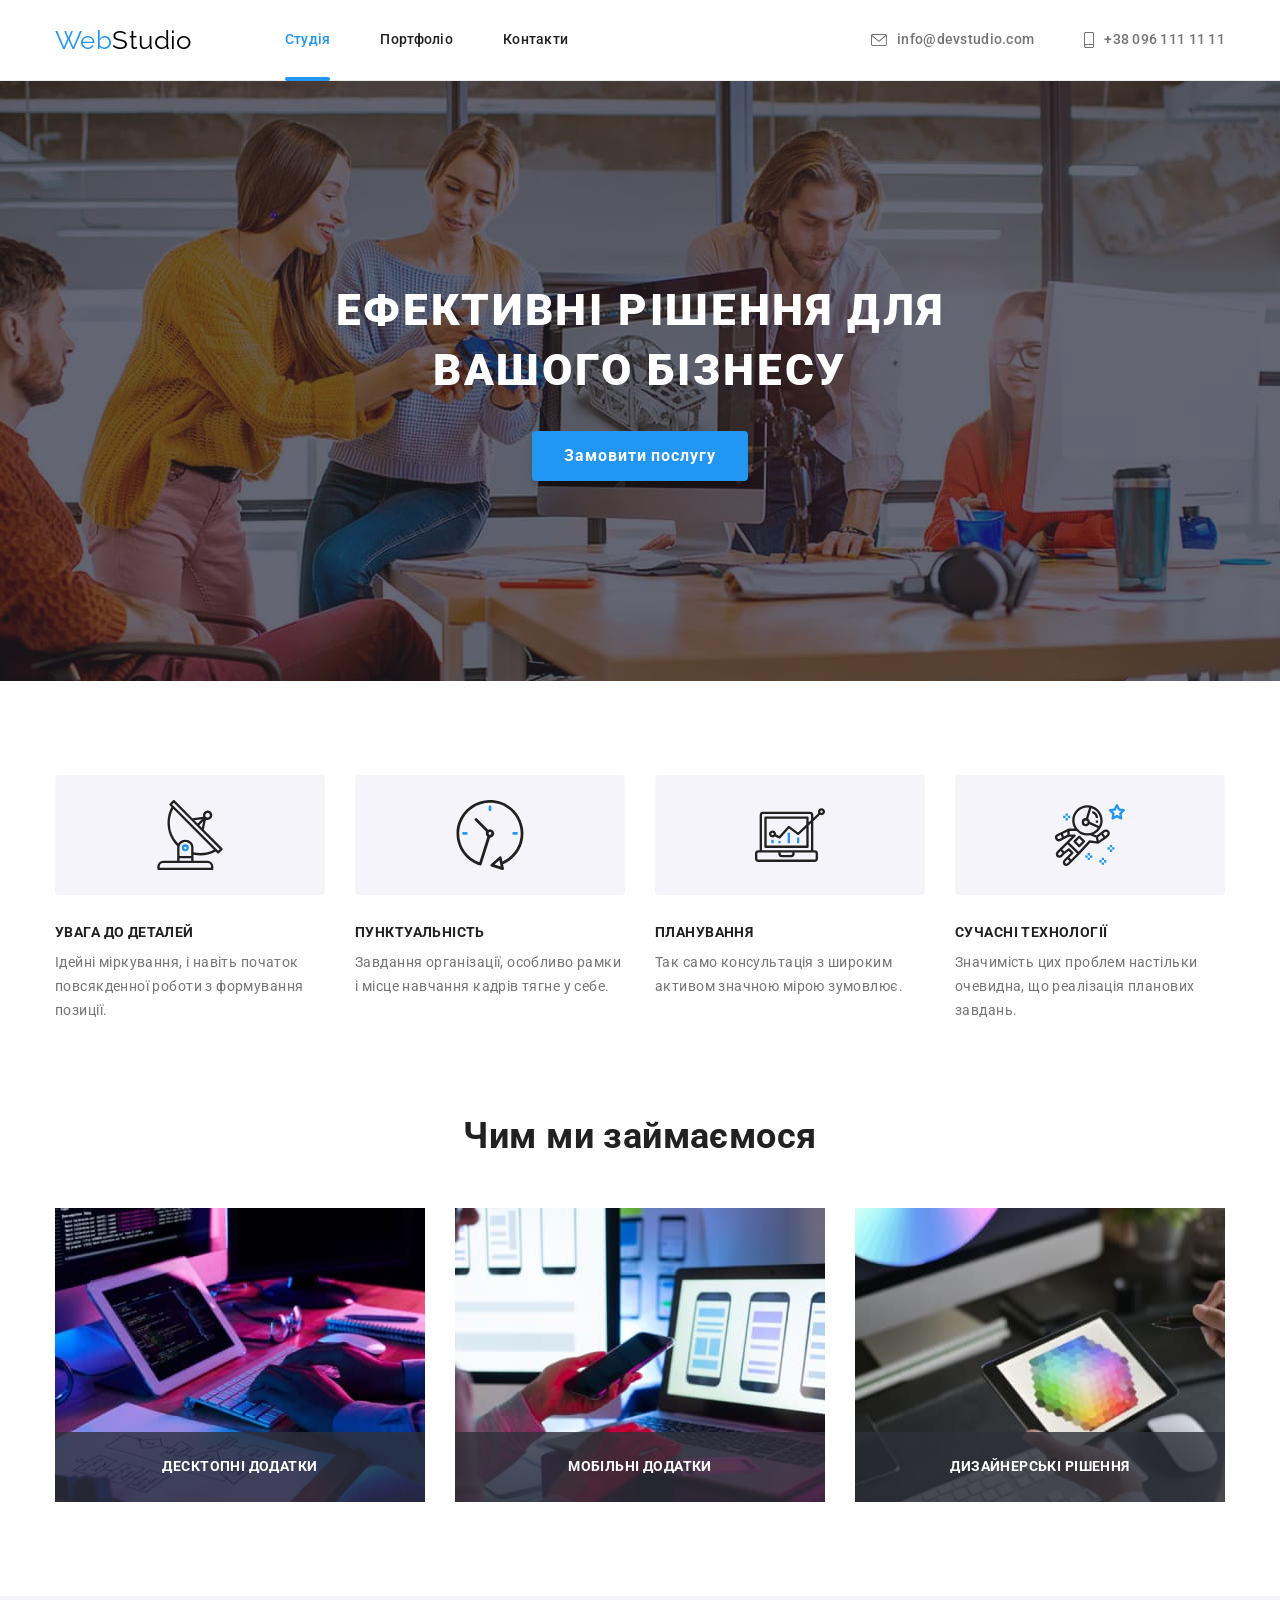
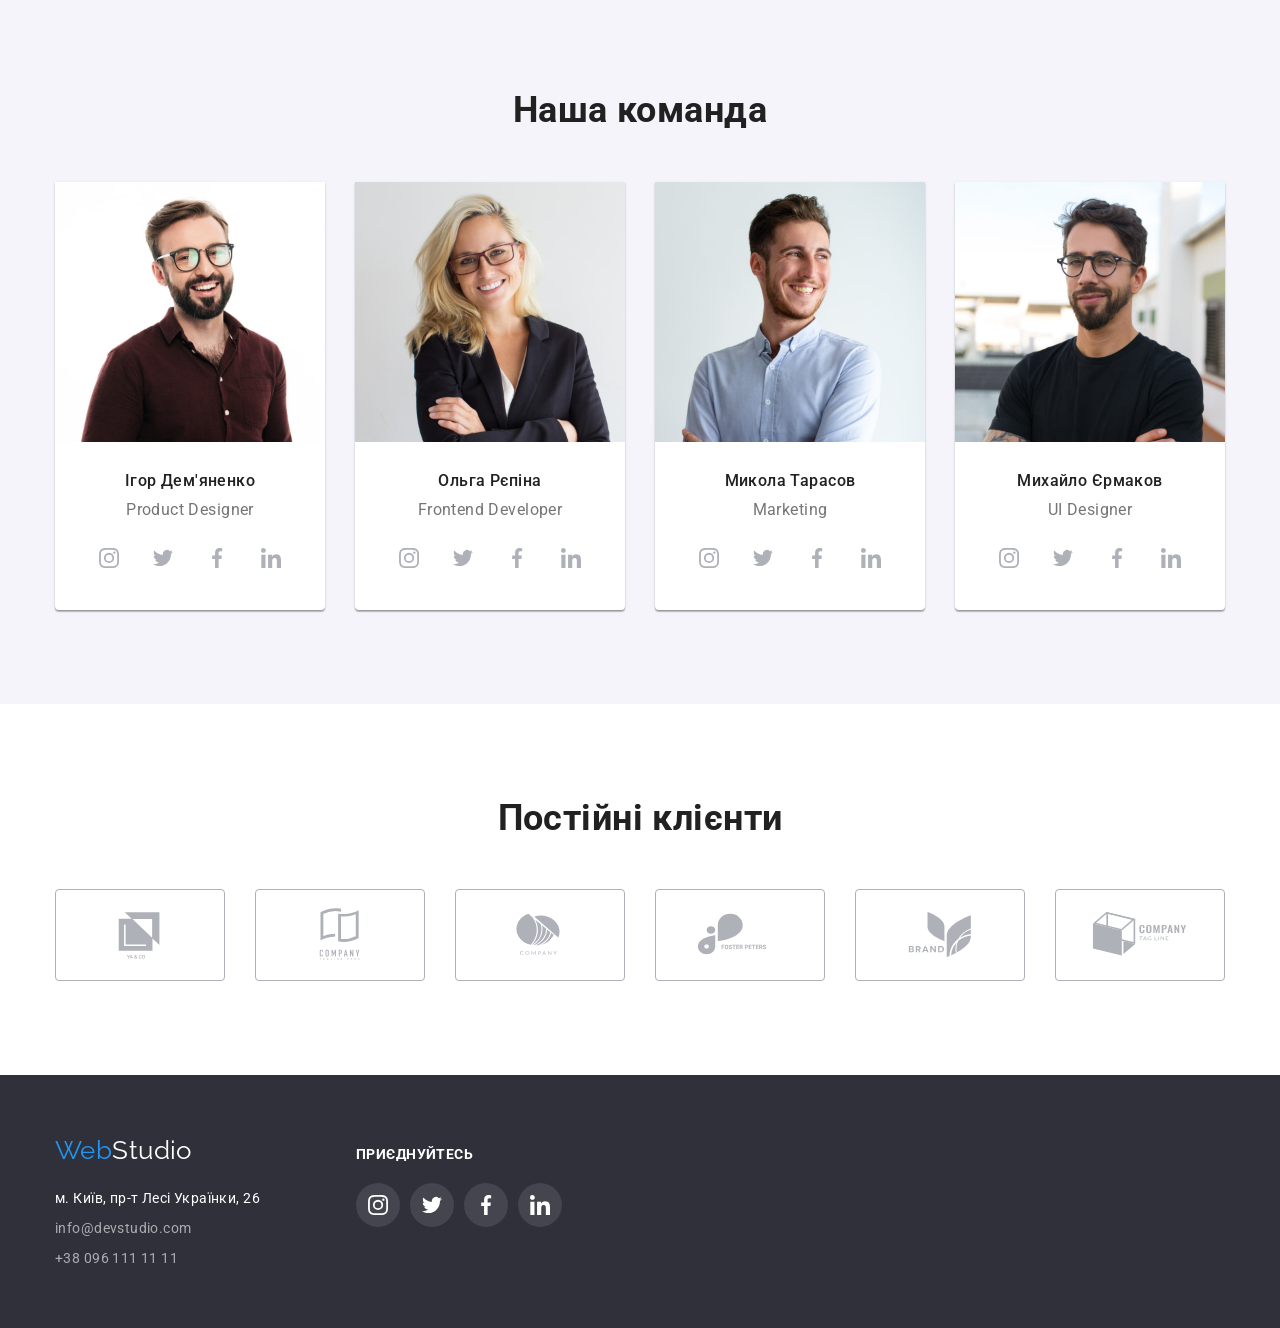
==== index.html @ 73f419b6 "cloned last HW" ====
<!DOCTYPE html>
<html lang="uk">
  <head>
    <meta charset="UTF-8" />
    <meta http-equiv="X-UA-Compatible" content="IE=edge" />
    <meta name="viewport" content="width=device-width, initial-scale=1.0" />
    <title>WebStudio</title>
    <link
      rel="stylesheet"
      href="https://fonts.googleapis.com/css2?family=Raleway:wght@700&family=Roboto:wght@400;500;700;900&display=swap"
    />
    <link
      rel="stylesheet"
      href="https://cdnjs.cloudflare.com/ajax/libs/modern-normalize/1.1.0/modern-normalize.min.css"
    />
    <link rel="stylesheet" href="./css/styles.css" />
  </head>
  <body>
    <!--Шапка сторінки-->
    <header>
      <div class="container main-nav">
        <nav class="main-nav">
          <a href="./index.html" class="logo">Web<span class="header-logo">Studio</span></a>

          <ul class="site-nav">
            <li class="item"><a href="./index.html" class="link current">Студія</a></li>
            <li class="item"><a href="./portfolio.html" class="link">Портфоліо</a></li>
            <li class="item"><a href="" class="link">Контакти</a></li>
          </ul>
        </nav>
        <ul class="auth-nav">
          <li class="item">
            <a href="mailto:info@devstudio.com" class="link">
              <svg class="auth-icon" viewBox="0 0 43 32" width="16px" height="12px">
                <use href="./images/svg/symbol-defs.svg#icon-envelope"></use>
              </svg>
              info@devstudio.com
            </a>
          </li>
          <li class="item">
            <a href="tel:+380961111111" class="link">
              <svg class="auth-icon" fill="" viewBox="0 0 20 32" width="10px" height="16px">
                <use href="./images/svg/symbol-defs.svg#icon-smartphone"></use>
              </svg>
              +38 096 111 11 11</a
            >
          </li>
        </ul>
      </div>
    </header>
    <main>
      <!--Hero Section-->
      <section class="hero">
        <h1 class="hero-title">Ефективні рішення для вашого бізнесу</h1>
        <button type="button" class="button button-primary" data-modal-open>Замовити послугу</button>
      </section>
      <!--Sections About-->
      <section class="section">
        <div class="container">
          <h2 class="visually-hidden">Список переваг студії</h2>
          <ul class="benefits-list">
            <li class="item">
              <div class="benefits-item">
                <svg class="benefits-icon" width="70px" height="70px">
                  <use href="./images/svg/symbol-defs.svg#icon-antenna"></use>
                </svg>
              </div>
              <h3 class="title">УВАГА ДО ДЕТАЛЕЙ</h3>
              <p class="benefits-text">
                Ідейні міркування, і навіть початок повсякденної роботи з формування позиції.
              </p>
            </li>
            <li class="item">
              <div class="benefits-item">
                <svg class="benefits-icon" width="70px" height="70px">
                  <use href="./images/svg/symbol-defs.svg#icon-clock"></use>
                </svg>
            </div>
              <h3 class="title">ПУНКТУАЛЬНІСТЬ</h3>
              <p class="benefits-text">
                Завдання організації, особливо рамки і місце навчання кадрів тягне у себе.
              </p>
            </li>
            <li class="item">
              <div class="benefits-item">
                <svg class="benefits-icon" width="70px" height="70px">
                  <use href="./images/svg/symbol-defs.svg#icon-diagram"></use>
                </svg>
              </div>
              <h3 class="title">ПЛАНУВАННЯ</h3>
              <p class="benefits-text">
                Так само консультація з широким активом значною мірою зумовлює.
              </p>
            </li>
            <li class="item">
              <div class="benefits-item">
                <svg class="benefits-icon" width="70px" height="70px">
                  <use href="./images/svg/symbol-defs.svg#icon-astronaut"></use>
                </svg>
              </div>  
              <h3 class="title">СУЧАСНІ ТЕХНОЛОГІЇ</h3>
              <p class="benefits-text">
                Значимість цих проблем настільки очевидна, що реалізація планових завдань.
              </p>
            </li>
          </ul>
        </div>
      </section>
      <!--Section Works-->
      <section class="section work">
        <div class="container">
          <h2 class="section-title">Чим ми займаємося</h2>
          <ul class="work-list list">
            <li class="item">
              <div class="work-thumb">
                <img src="./images/img-about-1.jpg" alt="чим ми займаємося" width="370" />
                <p class="work-list-text">Десктопні додатки</p>
            </div>
            </li>
            <li class="item">
              <div class="work-thumb">
                <img src="./images/img-about-2.jpg" alt="чим ми займаємося" width="370" />
                <p class="work-list-text">Мобільні додатки</p>
            </div>
            </li>
            <li class="item">
              <div class="work-thumb">
                <img src="./images/img-about-3.jpg" alt="чим ми займаємося" width="370" />
                <p class="work-list-text">Дизайнерські рішення</p>
            </div>
            </li>
          </ul>
        </div>
      </section>
      <!--Section Team-->
      <section class="section team">
        <div class="container">
          <h2 class="section-title">Наша команда</h2>
          <ul class="team-list">
            <li class="item">
              <img src="./images/img-1-product-designer.jpg" alt="Ігор Дем'яненко" width="270" />
              <div class="item-description">
                <h3 class="title">Ігор Дем'яненко</h3>
                <p class="team-text">Product Designer</p>
                <ul class="team-social-item">
                  <li>
                    <a href="" class="social-link link">
                      <svg class="social-icon" width="20px" height="20px">
                        <use href="./images/svg/symbol-defs.svg#icon-instagram"></use>
                      </svg>
                    </a>
                  </li>
                  <li>
                    <a href="" class="social-link">
                      <svg class="social-icon" width="20px" height="20px">
                        <use href="./images/svg/symbol-defs.svg#icon-twitter"></use>
                      </svg>
                    </a>
                  </li>
                  <li>
                    <a href="" class="social-link">
                      <svg class="social-icon" width="20px" height="20px">
                        <use href="./images/svg/symbol-defs.svg#icon-facebook"></use>
                      </svg>
                    </a>
                  </li>
                  <li>
                    <a href="" class="social-link">
                      <svg class="social-icon" width="20px" height="20px">
                        <use href="./images/svg/symbol-defs.svg#icon-linkedin"></use>
                      </svg>
                    </a>
                  </li>
                </ul>
              </div>
            </li>
            <li class="item">
              <img src="./images/img-2-frontend-developer.jpg" alt="Ольга Рєпіна" width="270" />
              <div class="item-description">
                <h3 class="title">Ольга Рєпіна</h3>
                <p class="team-text">Frontend Developer</p>
                <ul class="team-social-item link">
                  <li>
                    <a href="" class="social-link">
                      <svg class="social-icon" width="20px" height="20px">
                        <use href="./images/svg/symbol-defs.svg#icon-instagram"></use>
                      </svg>
                    </a>
                  </li>
                  <li>
                    <a href="" class="social-link">
                      <svg class="social-icon" width="20px" height="20px">
                        <use href="./images/svg/symbol-defs.svg#icon-twitter"></use>
                      </svg>
                    </a>
                  </li>
                  <li>
                    <a href="" class="social-link">
                      <svg class="social-icon" width="20px" height="20px">
                        <use href="./images/svg/symbol-defs.svg#icon-facebook"></use>
                      </svg>
                    </a>
                  </li>
                  <li>
                    <a href="" class="social-link">
                      <svg class="social-icon" width="20px" height="20px">
                        <use href="./images/svg/symbol-defs.svg#icon-linkedin"></use>
                      </svg>
                    </a>
                  </li>
                </ul>
              </div>
            </li>
            <li class="item">
              <img src="./images/img-3-marketing.jpg" alt="Микола Тарасов" width="270" />
              <div class="item-description">
                <h3 class="title">Микола Тарасов</h3>
                <p class="team-text">Marketing</p>
                <ul class="team-social-item">
                  <li>
                    <a href="" class="social-link">
                      <svg class="social-icon" width="20px" height="20px">
                        <use href="./images/svg/symbol-defs.svg#icon-instagram"></use>
                      </svg>
                    </a>
                  </li>
                  <li>
                    <a href="" class="social-link">
                      <svg class="social-icon" width="20px" height="20px">
                        <use href="./images/svg/symbol-defs.svg#icon-twitter"></use>
                      </svg>
                    </a>
                  </li>
                  <li>
                    <a href="" class="social-link">
                      <svg class="social-icon" width="20px" height="20px">
                        <use href="./images/svg/symbol-defs.svg#icon-facebook"></use>
                      </svg>
                    </a>
                  </li>
                  <li>
                    <a href="" class="social-link">
                      <svg class="social-icon" width="20px" height="20px">
                        <use href="./images/svg/symbol-defs.svg#icon-linkedin"></use>
                      </svg>
                    </a>
                  </li>
                </ul>
              </div>
            </li>
            <li class="item">
              <img src="./images/img-4-ui-designer.jpg" alt="Михайло Єрмаков" width="270" />
              <div class="item-description">
                <h3 class="title">Михайло Єрмаков</h3>
                <p class="team-text">UI Designer</p>
                <ul class="team-social-item link">
                  <li>
                    <a href="" class="social-link">
                      <svg class="social-icon" width="20px" height="20px">
                        <use href="./images/svg/symbol-defs.svg#icon-instagram"></use>
                      </svg>
                    </a>
                  </li>
                  <li>
                    <a href="" class="social-link">
                      <svg class="social-icon" width="20px" height="20px">
                        <use href="./images/svg/symbol-defs.svg#icon-twitter"></use>
                      </svg>
                    </a>
                  </li>
                  <li>
                    <a href="" class="social-link">
                      <svg class="social-icon" width="20px" height="20px">
                        <use href="./images/svg/symbol-defs.svg#icon-facebook"></use>
                      </svg>
                    </a>
                  </li>
                  <li>
                    <a href="" class="social-link">
                      <svg class="social-icon" width="20px" height="20px">
                        <use href="./images/svg/symbol-defs.svg#icon-linkedin"></use>
                      </svg>
                    </a>
                  </li>
                </ul>
              </div>
            </li>
          </ul>
        </div>
      </section>
      <!--Section Clients-->
      <section class="section clients">
        <div class="container">
          <h2 class="section-title">Постійні клієнти</h2>
          <ul class="clients-list">
            <li class="item">
              <a href="" class="link">
                <svg class="client-icon" width="106px" height="60px">
                  <use href="./images/svg/symbol-defs-logo.svg#icon-Logo"></use>
                </svg>
              </a>
            </li>
            <li class="item">
              <a href="" class="link">
                <svg class="client-icon" width="106px" height="60px">
                  <use href="./images/svg/symbol-defs-logo.svg#icon-Logo-1"></use>
                </svg>
              </a>
            </li>
            <li class="item">
              <a href="" class="link">
                <svg class="client-icon" width="106px" height="60px">
                  <use href="./images/svg/symbol-defs-logo.svg#icon-Logo-2"></use>
                </svg>
              </a>
            </li>
            <li class="item">
              <a href="" class="link">
                <svg class="client-icon" width="106px" height="60px">
                  <use href="./images/svg/symbol-defs-logo.svg#icon-Logo-3"></use>
                </svg>
              </a>
            </li>
            <li class="item">
              <a href="" class="link">
                <svg class="client-icon" width="106px" height="60px">
                  <use href="./images/svg/symbol-defs-logo.svg#icon-Logo-4"></use>
                </svg>
              </a>
            </li>
            <li class="item">
              <a href="" class="link">
                <svg class="client-icon" width="106px" height="60px">
                  <use href="./images/svg/symbol-defs-logo.svg#icon-Logo-5"></use>
                </svg>
              </a>
            </li>
          </ul>
        </div>
      </section>
    </main>
    <footer class="footer">
      <div class="container">
        <div class="footer-nav">
          <a href="./index.html" class="logo">Web<span class="footer-logo">Studio</span></a>
          <address>
            <ul class="address-nav">
              <li class="item">
                <a
                  href="https://goo.gl/maps/3g5RspfiQDfXYecc9"
                  target="_blank"
                  class="address-link link"
                  rel="noreferrer noopener nofollow"
                  >м. Київ, пр-т Лесі Українки, 26</a
                >
              </li>
              <li class="item">
                <a href="mailto:info@devstudio.com" class="link">info@devstudio.com</a>
              </li>
              <li class="item">
                <a href="tel:+380961111111" class="link">+38 096 111 11 11</a>
              </li>
            </ul>
          </address>
        </div>
        <div class="footer-social">
          <p class="text">приєднуйтесь</p>
          <ul class="social-icon-footer">
            <li>
              <a href="" class="link">
                <svg class="social-icon" width="20px" height="20px">
                  <use href="./images/svg/symbol-defs.svg#icon-instagram"></use>
                </svg>
              </a>
            </li>
            <li>
              <a href="" class="link">
                <svg class="social-icon" width="20px" height="20px">
                  <use href="./images/svg/symbol-defs.svg#icon-twitter"></use>
                </svg>
              </a>
            </li>
            <li>
              <a href="" class="link">
                <svg class="social-icon" width="20px" height="20px">
                  <use href="./images/svg/symbol-defs.svg#icon-facebook"></use>
                </svg>
              </a>
            </li>
            <li>
              <a href="" class="link">
                <svg class="social-icon" width="20px" height="20px">
                  <use href="./images/svg/symbol-defs.svg#icon-linkedin"></use>
                </svg>
              </a>
            </li>
          </ul>
        </div>
      </div>
    </footer>
    <!--Modal-->
    <div class="backdrop is-hidden" data-modal>
      <div class="modal">
        <button type="button" class="button close" data-modal-close>
          <svg class="modal-close" width="11px" height="11px">
            <use href="./images/svg/symbol-defs.svg#icon-Vector-1"></use>
          </svg>
        </button>
      </div>
    </div> 
    
    <script src="./js/modal.js"></script> 
  </body>
</html>
---- css/styles.css ----
:root {
  --primary-text-color: #757575;
  --title-text-color: #212121;
  --accent-color: #2196f3;
  --primary-white-color: #ffffff;
  --secondary-bcg-color: #f5f4fa;
  --hero-bcg-color: #c4c4c4;
  --footer-bcg-color: #2f303a;
  --secondary-logo-color: #000000;
  --btn-active-color: #188ce8;
  --address-nav-color: rgba(255, 255, 255, 0.6);
  --header-border-color: #ececec;
  --portfplio-card-border-color: #eeeeee;
  --social-link-color: #afb1b8;
  --overlay-work-color: rgba(47, 48, 58, 0.8);
  --overlay-portfolio-color: rgba(33, 150, 243, 0.9);
}

body {
  background-color: var(--primary-white-color);
  color: var(--primary-text-color);
  font-size: 14px;
  line-height: 1.7;
  letter-spacing: 0.03em;
  font-family: 'Roboto', sans-serif;
}

.container {
  margin-left: auto;
  margin-right: auto;
  width: 1200px;
  padding-left: 15px;
  padding-right: 15px;
  /*  outline: 2px solid tomato; */
}

.section {
  padding-top: 94px;
  padding-bottom: 94px;
}

.section.no-padding {
  padding-top: 0;
  padding-bottom: 0;
}

ul {
  list-style: none;
  padding: 0;
  margin: 0;
}

h1,
h2,
h3,
p {
  margin-top: 0;
  margin-bottom: 0;
}

img {
  display: block;
}

/* Main nav */

header {
  border-bottom: 1px solid var(--header-border-color);
}
.main-nav {
  display: flex;
  align-items: center;
}

/* Logo */

.logo {
  color: var(--accent-color);
  font-family: 'Raleway', sans-serif;
  font-size: 26px;
  line-height: 1.19;
  text-decoration: none;
}
.header-logo {
  color: var(--secondary-logo-color);
}

/* Site nav */

.site-nav {
  display: flex;
  margin-left: 93px;
}

.site-nav .item:not(:last-child) {
  margin-right: 50px;
}

.site-nav .link {
  display: block;
  padding-top: 32px;
  padding-bottom: 32px;

  color: var(--title-text-color);

  font-weight: 500;
  font-size: 14px;
  line-height: 1.14;
  letter-spacing: 0.02em;
  text-decoration: none;

  transition-property: color;
  transition-duration: 250ms;
  transition-timing-function: cubic-bezier(0.4, 0, 0.2, 1);

  /* position: relative; */
}

.site-nav .link:hover,
.site-nav .link:focus {
  color: var(--accent-color);
}

.site-nav .link.current {
  color: var(--accent-color);
  position: relative;
}
.site-nav .link.current::after{
  background-color: var(--accent-color);
  content:"";
  display: block;
  width: 100%;
  height: 4px;
  border-radius: 2px;

  position: absolute;
  bottom: -1px;
}
/* Auth nav */

.auth-nav {
  display: flex;
  margin-left: auto;
}
.auth-nav .item + .item {
  margin-left: 50px;
}
.auth-nav .link {
  display: flex;
  align-items: center;

  padding-top: 32px;
  padding-bottom: 32px;

  color: var(--primary-text-color);

  font-weight: 500;
  font-size: 14px;
  line-height: 1.14;
  letter-spacing: 0.02em;
  text-decoration: none;

  transition-property: color;
  transition-duration: 250ms;
  transition-timing-function: cubic-bezier(0.4, 0, 0.2, 1);

}
.auth-nav .link:hover,
.auth-nav .link:focus {
  color: var(--accent-color);
}

.auth-icon {
  fill: currentColor;
  margin-right: 10px;

  transition-property: color;
  transition-duration: 250ms;
  transition-timing-function: cubic-bezier(0.4, 0, 0.2, 1);

}
.auth-nav .link:hover svg,
.auth-nav .link:focus svg {
  fill: var(--accent-color);
}

/* Hero */

.hero {
  min-height: 600px;
  max-width: 1600px;
  margin: 0 auto;

  background-image: linear-gradient(rgba(47, 48, 58, 0.4), rgba(47, 48, 58, 0.4)),
    url(../images/img-hero.jpg);
  background-color: var(--hero-bcg-color);
  background-repeat: no-repeat;
  background-position: center;
  background-size: cover;
  text-align: center;
  padding-top: 200px;
  padding-bottom: 200px;
}
.hero-title {
  color: var(--primary-white-color);

  font-weight: 900;
  font-size: 44px;
  line-height: 1.36;
  letter-spacing: 0.06em;
  text-transform: uppercase;
  max-width: 696px;
  margin: 0 auto 30px;
}

/* Button */

.button {
  border-radius: 4px;
  border: none;

  transition-property: background-color, color, box-shadow;
  transition-duration: 250ms;
  transition-timing-function: cubic-bezier(0.4, 0, 0.2, 1);
}

.button-primary {
  color: var(--primary-white-color);
  background-color: var(--accent-color);

  font-family: inherit;
  font-weight: 700;
  font-size: 16px;
  line-height: 1.87;
  letter-spacing: 0.06em;
  cursor: pointer;
  text-align: center;

  box-shadow: 0px 4px 4px rgba(0, 0, 0, 0.15);

  padding: 10px 32px;
  min-width: 216px;
}
.button-primary:hover,
.button-primary:focus {
  background-color: var(--btn-active-color);
  box-shadow: 0px 4px 4px rgba(0, 0, 0, 0.15);
}

/* sections */

.visually-hidden {
  position: absolute;
  white-space: nowrap;
  width: 1px;
  height: 1px;
  overflow: hidden;
  border: 0;
  padding: 0;
  clip: rect(0 0 0 0);
  clip-path: inset(50%);
  margin: -1px;
}

.section-title {
  color: var(--title-text-color);

  font-weight: 700;
  font-size: 36px;
  line-height: 1.16;
  text-align: center;

  margin-bottom: 50px;
}

/* Benefits */

.benefits-list {
  display: flex;
}
.benefits-list .item {
  width: 270px;
}
.benefits-item {
  display: flex;
  justify-content: center;
  align-items: center;

  width: 270px;
  height: 120px;

  margin-bottom: 30px;
  border-radius: 4px;

  background-color: var(--secondary-bcg-color);
}
.benefits-list .item:not(:last-child) {
  margin-right: 30px;
}
.benefits-list .title {
  color: var(--title-text-color);

  font-weight: 700;
  font-size: 14px;
  line-height: 1.14;
  text-transform: uppercase;

  margin-bottom: 10px;
}

/* img section */

.work {
  padding-top: 0;
}
.work-list {
  display: flex;
}
.work-list .item:not(:last-child) {
  margin-right: 30px;
}
.work-thumb{
  position: relative;

}
.work-list-text{
  position: absolute;
  bottom: 0;
  width: 100%;

  font-weight: 700;
  font-size: 14px;
  line-height: 1.14;
  text-align: center;
  text-transform: uppercase;

  display: flex;
  justify-content: center;
  align-items: center;
  height: 70px;

  background-color: var(--overlay-work-color);
  color: var(--primary-white-color);
}

/* Team */

.team {
  background-color: var(--secondary-bcg-color);
}

.team-list .item {
  background-color: var(--primary-white-color);

  border-radius: 0px 0px 4px 4px;
  box-shadow: 0px 1px 3px rgba(0, 0, 0, 0.12), 0px 1px 1px rgba(0, 0, 0, 0.14),
    0px 2px 1px rgba(0, 0, 0, 0.2);
}
.team-list {
  display: flex;
}
.team-list .item:not(:last-child) {
  margin-right: 30px;
}

.item-description {
  padding: 30px 0;
  text-align: center;
}
.team-list .title {
  color: var(--title-text-color);
  
  font-weight: 500;
  font-size: 16px;
  line-height: 1.18;

  margin-bottom: 10px;
}
.team-text {
  font-size: 16px;
  line-height: 1.18;
  margin-bottom: 16px;
}
.team-social-item {
  display: flex;
  justify-content: center;
  align-items: center;
  gap: 10px;
}

.social-link {
  width: 44px;
  height: 44px;
  
  display: flex;
  justify-content: center;
  align-items: center;
  border-radius: 50%;
  
  background-color: var(--primary-white-color);
  color: var(--social-link-color);

  transition-property: background-color, color;
  transition-duration: 250ms;
  transition-timing-function: cubic-bezier(0.4, 0, 0.2, 1);

}
.social-link:hover,
.social-link:focus {
  background-color: var(--accent-color);
  color: var(--primary-white-color);
}

.social-icon {
  fill: currentColor;

  transition-property: color;
  transition-duration: 250ms;
  transition-timing-function: cubic-bezier(0.4, 0, 0.2, 1);

}
.social-icon:hover,
.social-icon:focus {
  fill: var(--primary-white-color);
}

/* Clients */

.clients-list {
  display: flex;
}

.clients-list .link {
  display: flex;
  justify-content: center;
  align-items: center;
  
  width: 170px;
  height: 92px;
  border: 1px solid var(--social-link-color);
  border-radius: 4px;

  transition-property: border;
  transition-duration: 250ms;
  transition-timing-function: cubic-bezier(0.4, 0, 0.2, 1);

}
.clients-list .link:hover,
.clients-list .link:focus {
  border: 1px solid var(--accent-color);
}
.clients-list .item:not(:last-child) {
  margin-right: 30px;
}

.client-icon {
  fill: var(--social-link-color);

  transition-property: fill;
  transition-duration: 250ms;
  transition-timing-function: cubic-bezier(0.4, 0, 0.2, 1);

}

.clients-list .link:hover svg,
.clients-list .link:focus svg {
  fill: var(--accent-color);
}

/* Footer */

.footer {
  background-color: var(--footer-bcg-color);

  padding-top: 60px;
  padding-bottom: 60px;
}
.footer .container {
  display: flex;
  align-items: baseline;
}
.footer-nav {
  margin-right: 70px;
}
.footer-logo {
  color: var(--primary-white-color);
}

address {
  width: 231px;
  margin-top: 20px;
}
.address-nav .item {
  max-height: 21px;
}
.address-nav .item + .item {
  margin-top: 9px;
}
.address-nav .link {
  color: var(--address-nav-color);
  font-style: normal;
  text-decoration: none;

  transition-property: color;
  transition-duration: 250ms;
  transition-timing-function: cubic-bezier(0.4, 0, 0.2, 1);

}
.address-nav .address-link {
  color: var(--primary-white-color);

  transition-property: color;
  transition-duration: 250ms;
  transition-timing-function: cubic-bezier(0.4, 0, 0.2, 1);

}

.address-nav .link:hover,
.address-nav .link:focus {
  color: var(--accent-color);
}


.footer-social .text {
  font-weight: 700;
  font-size: 14px;
  line-height: 1.14;
  text-transform: uppercase;

  color: var(--primary-white-color);
}
.social-icon-footer {
  display: flex;
  gap: 10px;
  margin-top: 20px;
}
.social-icon-footer .link {
  width: 44px;
  height: 44px;
 
  display: flex;
  justify-content: center;
  align-items: center;
  border-radius: 50%;
  background-color: rgba(255, 255, 255, 0.1);
  color: var(--primary-white-color);

  transition-property: background-color;
  transition-duration: 250ms;
  transition-timing-function: cubic-bezier(0.4, 0, 0.2, 1);

}
.social-icon-footer .link:hover,
.social-icon-footer .link:focus {
  background-color: var(--accent-color);
}

/* Modal */

.backdrop{
  position: fixed;
  top: 0;
  left: 0;
  
  width: 100%;
  height: 100%;
  
  opacity: 1;
  background-color:  rgba(0, 0, 0, 0.2);

  transition: opacity 300ms linear, visibility 300ms linear;
}
.backdrop.is-hidden{
  opacity: 0;
  pointer-events: none;
  visibility: hidden;
}
.modal{
  position: absolute;
  top: 50%;
  left: 50%;
  transform: translate(-50%, -50%);

  min-width: 528px;
  min-height: 581px;
  
  background-color: var(--primary-white-color);
  box-shadow: 0px 1px 3px rgba(0, 0, 0, 0.12), 0px 1px 1px rgba(0, 0, 0, 0.14), 0px 2px 1px rgba(0, 0, 0, 0.2);
  border-radius: 4px; 
}
.button.close{
  position: absolute;
  top: 8px;
  right: 8px;

  transition-property: border;
  transition-duration: 250ms;
  transition-timing-function: cubic-bezier(0.4, 0, 0.2, 1);

  display: flex;
  justify-content: center;
  align-items: center;
  cursor: pointer;

  width: 30px;
  height: 30px;

  background-color: var(--primary-white-color);
  border-radius: 50%;
  border: 1px solid rgba(0, 0, 0, 0.1);
}
/* Portfolio */

.filters-list {
  display: flex;
  justify-content: center;
  margin-bottom: 50px;
}
.filters-list .item:not(:last-child) {
  margin-right: 8px;
}

.button-filters {
  color: var(--title-text-color);
  background-color: var(--secondary-bcg-color);

  font-family: inherit;
  font-weight: 500;
  font-size: 16px;
  line-height: 1.62;
  cursor: pointer;
  border-width: 0;

  padding: 6px 22px;
  min-width: 73px;
}
.button-filters:hover,
.button-filters:focus {
  color: var(--primary-white-color);
  background-color: var(--accent-color);
  box-shadow: 0px 3px 1px rgba(0, 0, 0, 0.1), 0px 1px 2px rgba(0, 0, 0, 0.08),
    0px 2px 2px rgba(0, 0, 0, 0.12);
}

/* imgs section */

.filters-items {
  display: flex;
  flex-wrap: wrap;
}
.filters-items .item {
  margin-right: 30px;
  margin-bottom: 30px;
}
.filters-items .item:nth-child(3n) {
  margin-right: 0;
}
.filters-items .item:nth-last-child(-n + 3) {
  margin-bottom: 0;
}
.filters-items .link {
  color: var(--primary-text-color);
  
  display: block;
  width: 370px;
  text-decoration: none;
  
  transition: box-shadow 250ms cubic-bezier(0.4, 0, 0.2, 1);
}
.filters-items .link:hover,
.filters-items .link:focus {
  box-shadow: 0px 1px 1px rgba(0, 0, 0, 0.12), 0px 4px 4px rgba(0, 0, 0, 0.06), 1px 4px 6px rgba(0, 0, 0, 0.16);
}
.filters-items .link:hover .thumb-description,
.filters-items .link:focus .thumb-description{
  transform: translateY(0%);
}
.filters-thumb{
  position: relative;
  overflow: hidden;
}
.thumb-description{
  position: absolute;
  top: 0;
  left: 0;
  width: 100%;

  display: flex;
  align-items: center;
  height: 100%;
  padding: 0 24px;

  background-color: var(--overlay-portfolio-color);

  transform: translateY(100%);
  transition: transform 250ms cubic-bezier(0.4, 0, 0.2, 1);
}
.thumb-description-text{
  font-size: 18px;
  line-height: 1.5;

  color: var(--primary-white-color);
}
.item-title {
  color: var(--title-text-color);
  
  font-weight: 700;
  font-size: 18px;
  line-height: 2;
  letter-spacing: 0.06em;

  margin-bottom: 4px;
}

.item-contant {
  padding: 20px 24px;
  border: 1px solid var(--portfplio-card-border-color);
  border-top: none;
}

.item-text {
  font-size: 16px;
  line-height: 1.87;
}
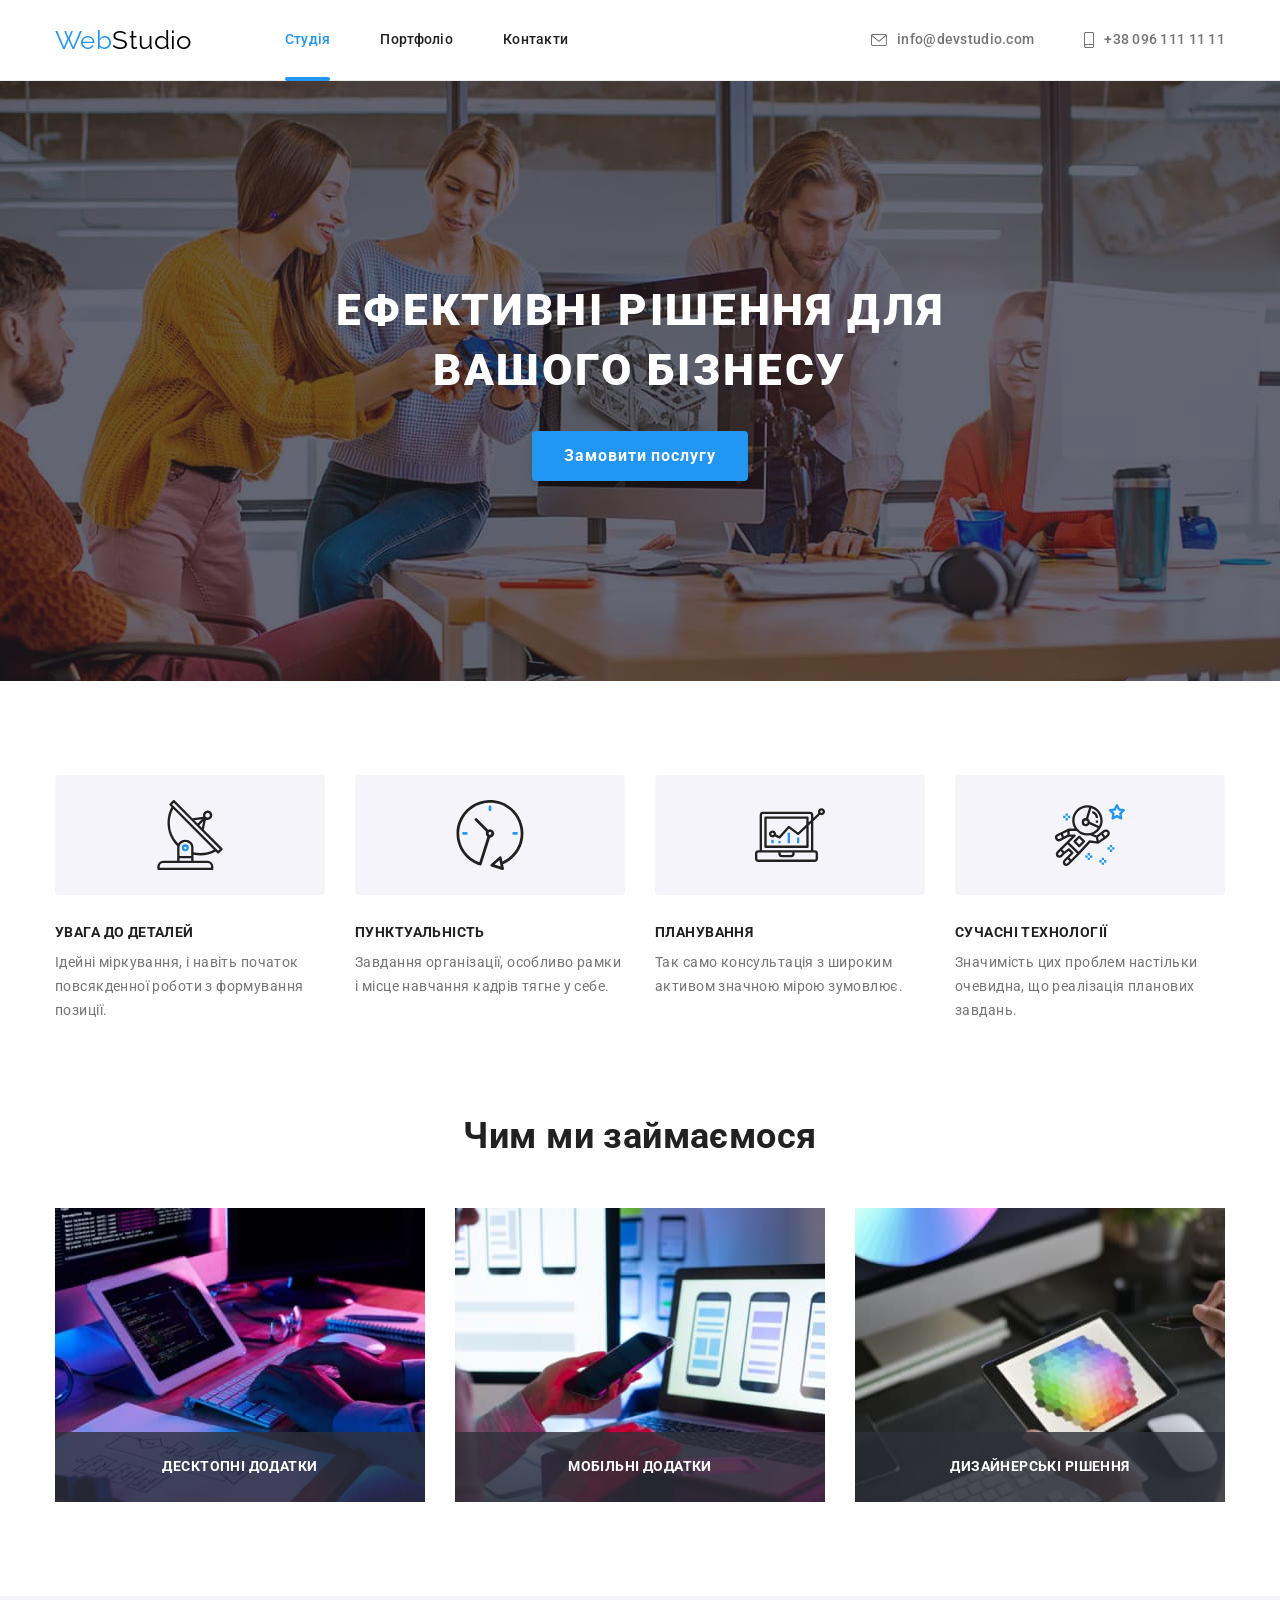
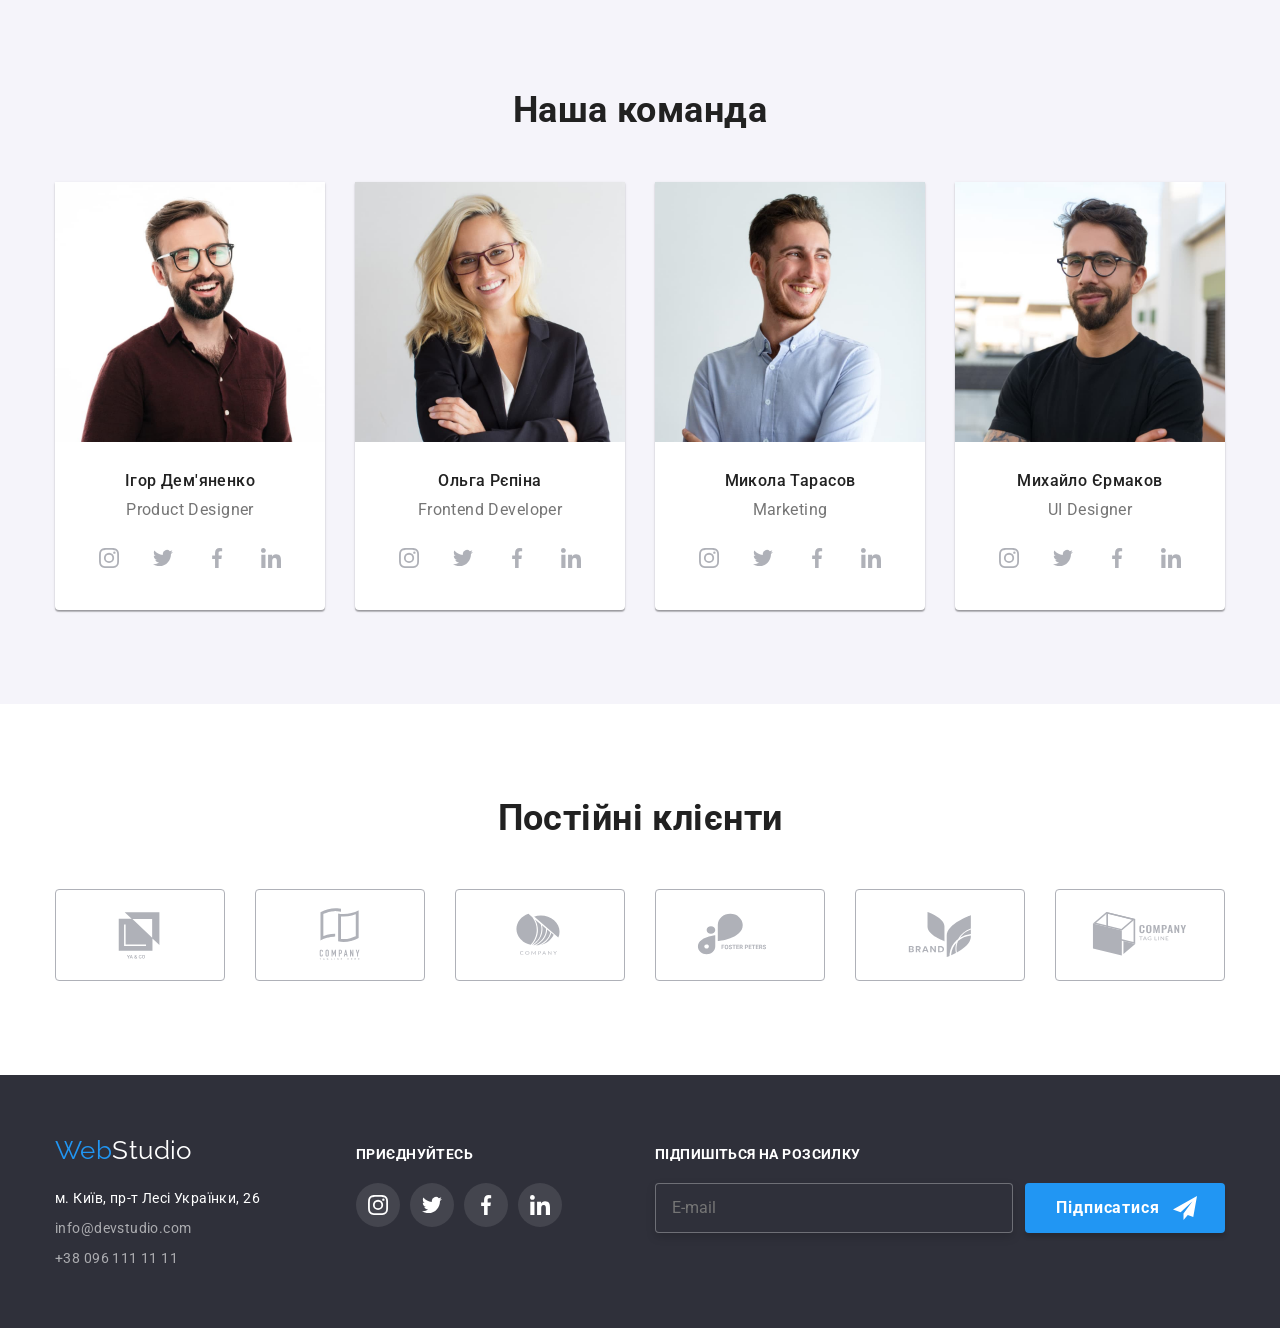
==== commit aca5eec3: "create form for footer and modal" ====
--- a/index.html
+++ b/index.html
@@ -396,6 +396,21 @@
             </li>
           </ul>
         </div>
+        <div class="footer-form">
+          
+          <p class="">Підпишіться на розсилку</p>
+          <div class="form-action">
+            <form action="">
+              <input type="email" name="email" id="email" placeholder="E-mail">
+            </form>
+
+            <button type="button" class="button footer-button">Підписатися
+              <svg class="icon-send" width="24px" height="24px">
+                <use href="/images/svg/symbol-defs.svg#icon-icon-send"></use>
+              </svg>
+            </button>
+          </div>
+        </div>
       </div>
     </footer>
     <!--Modal-->
@@ -406,6 +421,56 @@
             <use href="./images/svg/symbol-defs.svg#icon-Vector-1"></use>
           </svg>
         </button>
+        <p class="modal-title">Залиште свої дані, ми вам передзвонимо</p>
+        <form action="" class="modal-form">
+          <div class="form-element">
+            <label for="name">Ім'я</label>
+            <div class="input-wrap">
+              <input type="text" name="name" id="name">
+              <svg class="icon-form" width="18px" height="18px">
+                <use href="/images/svg/symbol-defs.svg#icon-person"></use>
+              </svg>       
+            </div>
+          </div> 
+          <div class="form-element"> 
+            <label for="tel">Телефон</label>
+            <div class="input-wrap">
+              <input type="tel" name="tel" id="tel">
+              <svg class="icon-form" width="18px" height="18px">
+                <use href="/images/svg/symbol-defs.svg#icon-phone"></use>
+              </svg>
+             
+            </div>
+          </div>
+          <div class="form-element">
+            <label for="email">Пошта</label>
+            <div class="input-wrap">
+              <input type="email" name="email" id="email">
+              <svg class="icon-form" width="18px" height="18px">
+                <use href="/images/svg/symbol-defs.svg#icon-email-black"></use>
+              </svg>
+              
+            </div>
+          </div>
+          <div class="form-element">
+            <label for="coment">Коментар</label>
+            <textarea name="coment" id="coment" placeholder="Введіть текст"></textarea>
+          </div>
+          <div class="accept">
+            <input type="checkbox" name="accept" id="accept" class="visually-hidden" required>
+            
+            <label for="accept">
+              <div class="checkbox">
+                <svg class="icon-checkbox" width="11.4px" height="8.4px">
+                  <use href="/images/svg/symbol-defs.svg#icon-Vector-2"></use>
+                </svg>
+              </div>
+              <p>Погоджуюся з розсилкою та приймаю <a href="" class="link">Умови договору</a></p>
+            </label>
+          </div>
+
+          <button type="submit" class="button">Відправити</button>
+        </form>
       </div>
     </div> 
     
--- a/css/styles.css
+++ b/css/styles.css
@@ -467,7 +467,7 @@
   fill: var(--accent-color);
 }
 
-/* Footer */
+/*      Footer      */
 
 .footer {
   background-color: var(--footer-bcg-color);
@@ -520,6 +520,7 @@
   color: var(--accent-color);
 }
 
+/* Footer social link */
 
 .footer-social .text {
   font-weight: 700;
@@ -555,7 +556,76 @@
   background-color: var(--accent-color);
 }
 
-/* Modal */
+/*Footer Form*/
+
+.footer-form{
+  margin-left: 93px;
+}
+
+.footer-form p{
+  font-weight: 700;
+  line-height: 1.1;
+  text-transform: uppercase;
+
+  color: var(--primary-white-color);
+
+  margin-bottom: 20px;
+}
+
+.form-action{
+  display: flex;
+  gap: 12px;
+}
+
+.footer-form input{
+  outline: none;
+  width: 358px;
+  height: 50px;
+  padding-left: 16px;
+  
+  border: 1px solid rgba(255, 255, 255, 0.3);
+  filter: drop-shadow(0px 4px 4px rgba(0, 0, 0, 0.15));
+  border-radius: 4px;
+  font-size: 16px;
+
+  color: rgba(255, 255, 255, 0.6);
+  background-color: var(--footer-bcg-color);
+}
+
+.footer-button{
+  position: relative;
+
+  color: var(--primary-white-color);
+  background-color: var(--accent-color);
+
+  font-family: inherit;
+  font-weight: 700;
+  font-size: 16px;
+  line-height: 1.87;
+  letter-spacing: 0.06em;
+  cursor: pointer;
+  text-align: center;
+
+  padding: 10px 62px 10px 28px;
+  min-width: 200px;
+
+  box-shadow: 0px 4px 4px rgba(0, 0, 0, 0.15);
+}
+
+.footer-button svg{
+  position: absolute;
+  top: 50%;
+  right: 28px;
+  translate: 0 -50%;
+}
+
+.footer-button:hover,
+.footer-button:focus {
+  background-color: var(--btn-active-color);
+  
+}
+
+/*      Modal     */
 
 .backdrop{
   position: fixed;
@@ -575,6 +645,8 @@
   pointer-events: none;
   visibility: hidden;
 }
+
+
 .modal{
   position: absolute;
   top: 50%;
@@ -583,20 +655,159 @@
 
   min-width: 528px;
   min-height: 581px;
+  padding: 44px 40px 36px;
   
   background-color: var(--primary-white-color);
   box-shadow: 0px 1px 3px rgba(0, 0, 0, 0.12), 0px 1px 1px rgba(0, 0, 0, 0.14), 0px 2px 1px rgba(0, 0, 0, 0.2);
   border-radius: 4px; 
 }
+
+.modal-title{
+  font-weight: 700;
+  font-size: 20px;
+  line-height: 1.15;
+ 
+  text-align: center;
+  margin-bottom: 12px;
+
+  color: var(--secondary-logo-color);
+}
+.form-element{
+  display: flex;
+  flex-direction: column;
+  
+  margin-bottom: 10px;
+}
+.form-element:nth-child(4){
+  margin-bottom: 20px;
+}
+.form-element label{
+  font-size: 12px;
+  line-height: 1.16;
+  letter-spacing: 0.01em;
+
+  margin-bottom: 4px;
+}
+
+
+.form-element input{
+  border: none;
+  outline: none;
+  width: 100%;
+  height: 40px;
+  padding-left: 42px;
+  
+  border: 1px solid rgba(33, 33, 33, 0.2);
+  border-radius: 4px;
+  font-size: 16px;
+
+  transition-property: border;
+  transition-duration: 250ms;
+  transition-timing-function: cubic-bezier(0.4, 0, 0.2, 1);
+}
+
+.form-element input:hover ,
+.form-element input:focus {
+  border: 1px solid var(--accent-color);
+}
+.form-element input:hover +svg,
+.form-element input:focus +svg{
+  fill: var(--accent-color);
+}
+
+.input-wrap{
+  position: relative;
+  
+}
+
+.form-element svg{
+  position: absolute;
+  top: 50%;
+  left: 12px;
+  translate: 0 -50%;
+
+  transition-property: fill;
+  transition-duration: 250ms;
+  transition-timing-function: cubic-bezier(0.4, 0, 0.2, 1);
+
+}
+
+.form-element textarea{
+  padding: 12px 16px;
+  height: 120px;
+
+  border: 1px solid rgba(33, 33, 33, 0.2);
+  border-radius: 4px;
+  outline: none;
+  resize: none;
+}
+
+.accept label{
+  display: flex;
+  justify-content: center;
+  align-items: center;
+
+  margin-bottom: 30px;
+ 
+}
+
+.accept .link{
+  color: var(--accent-color);
+  
+}
+
+.checkbox{
+  display: flex;
+  align-items: center;
+  justify-content: center;
+
+  border: 2px solid var(--title-text-color);
+  width: 16px;
+  height: 15px;
+  border-radius: 3px;
+  margin-right: 7px;
+}
+
+.checkbox svg{
+  display: none;
+}
+.accept input:checked + label .checkbox{
+  background-color: var(--accent-color);
+  border: 2px solid var(--accent-color);
+}
+
+.accept input:checked + label .checkbox svg{
+  display: block;
+}
+
+.modal-form button{
+  padding: 10px 52px;
+  min-width: 200px;
+  cursor: pointer;
+  margin-left: 124px;
+  
+  font-family: inherit;
+  font-style: normal;
+  font-weight: 700;
+  font-size: 16px;
+  line-height: 30px;
+  letter-spacing: 0.06em;
+
+  background-color: var(--accent-color);
+  color: var(--primary-white-color);
+  box-shadow: 0px 4px 4px rgba(0, 0, 0, 0.15);
+  
+}
+.modal-form button:hover,
+.modal-form button:focus {
+  background-color: var(--btn-active-color);
+}
+
 .button.close{
   position: absolute;
   top: 8px;
   right: 8px;
 
-  transition-property: border;
-  transition-duration: 250ms;
-  transition-timing-function: cubic-bezier(0.4, 0, 0.2, 1);
-
   display: flex;
   justify-content: center;
   align-items: center;
@@ -609,7 +820,12 @@
   border-radius: 50%;
   border: 1px solid rgba(0, 0, 0, 0.1);
 }
-/* Portfolio */
+.button.close:hover svg,
+.button.close:focus svg{
+  fill: var(--accent-color);
+}
+
+/*       Portfolio       */
 
 .filters-list {
   display: flex;
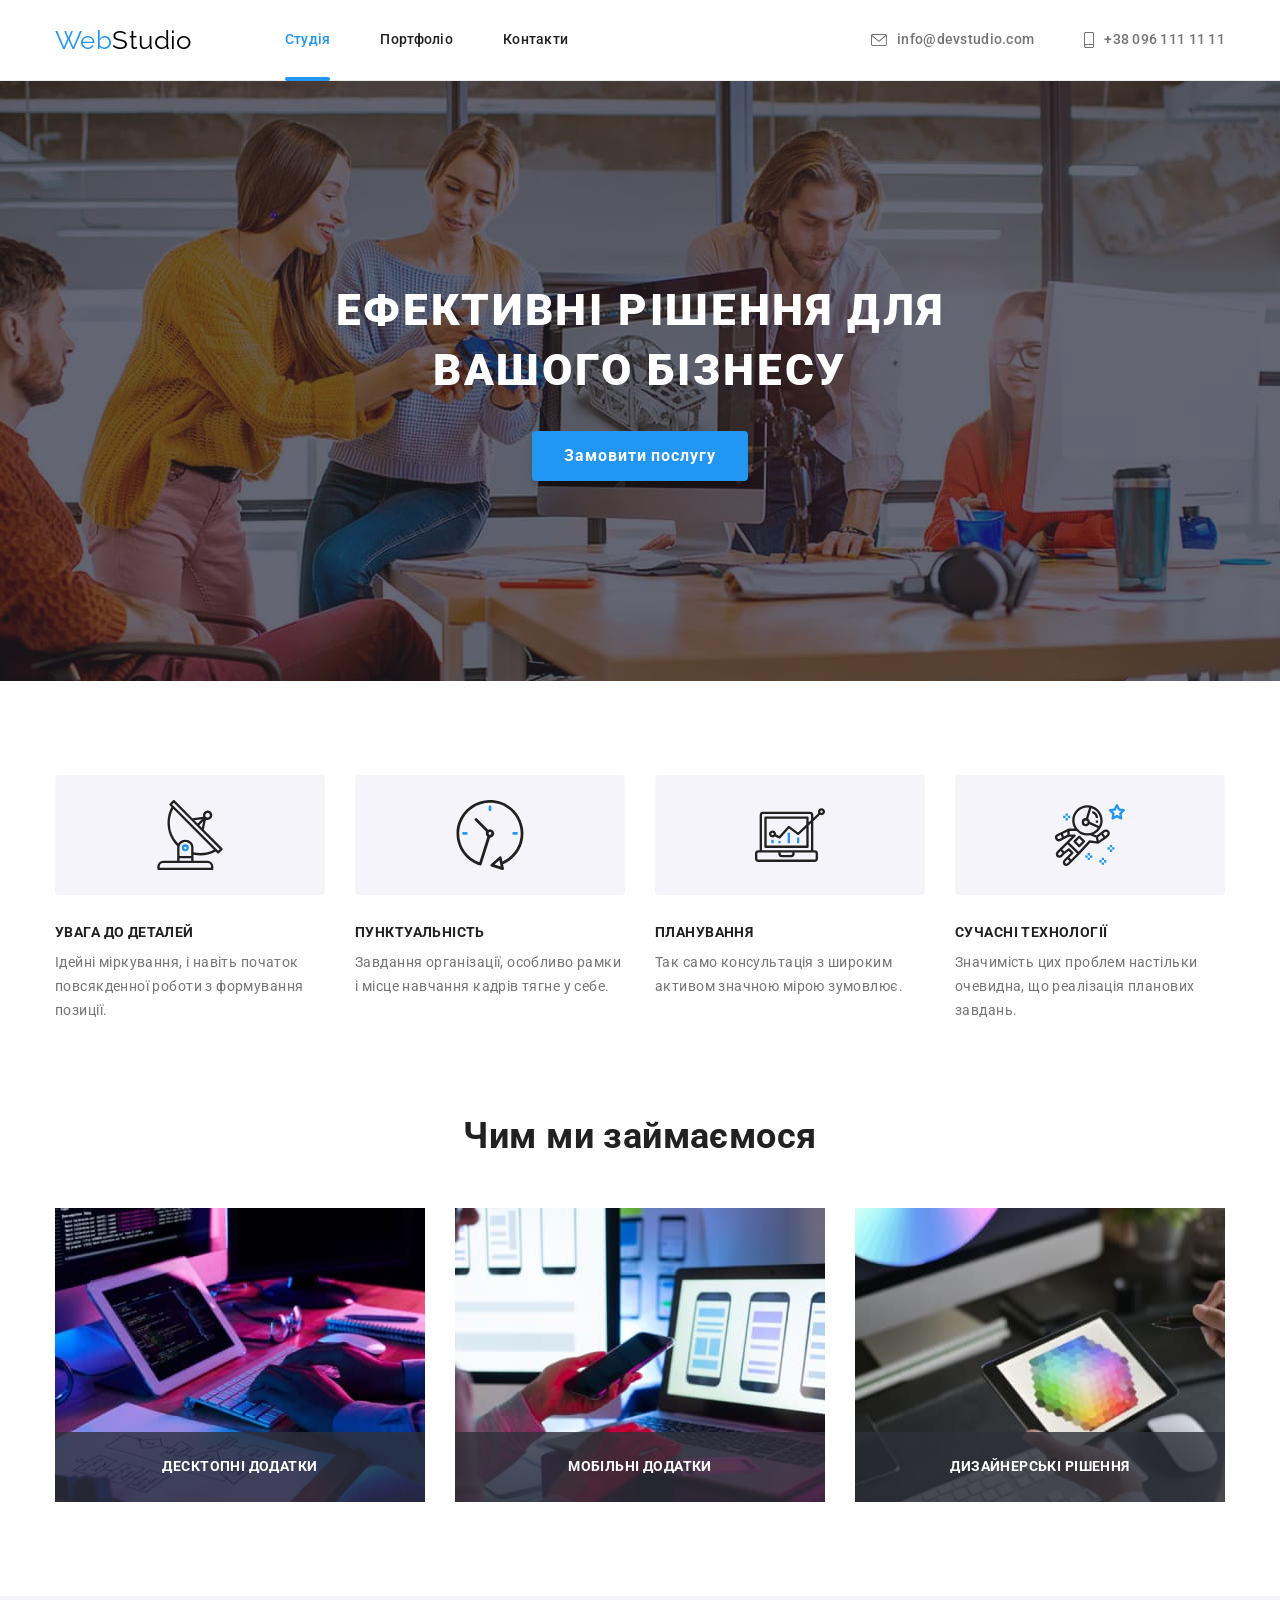
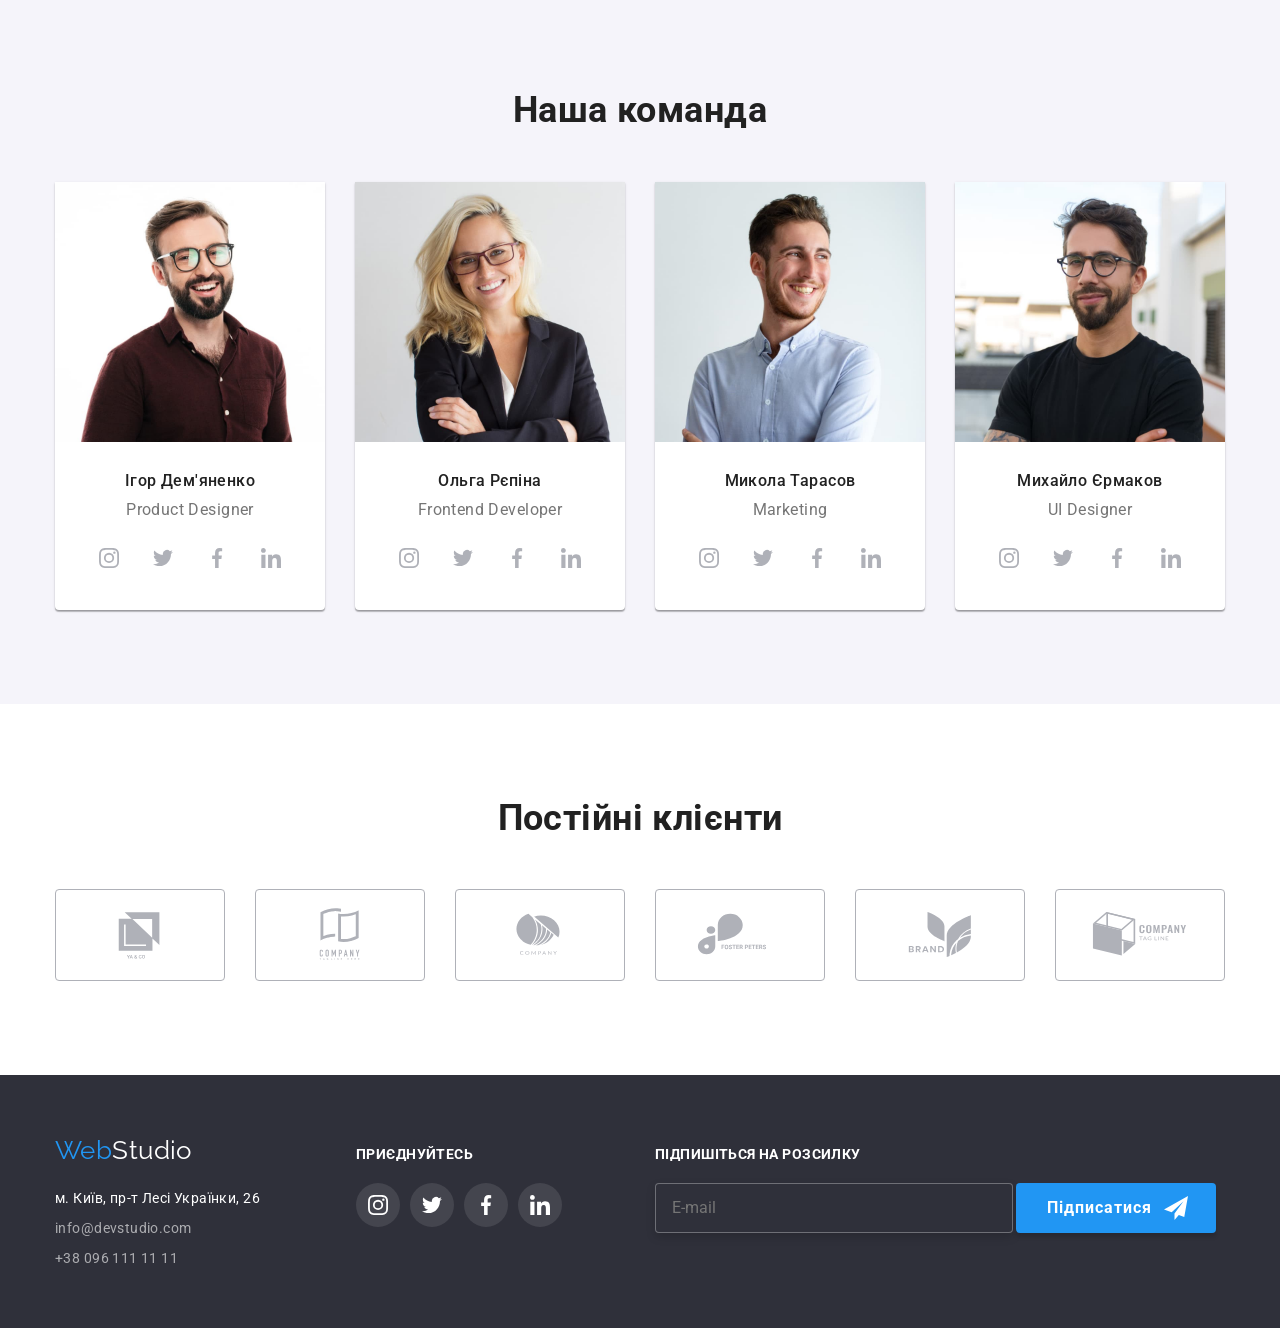
==== commit 457d6065: "Сorrected after menors comments" ====
--- a/index.html
+++ b/index.html
@@ -364,6 +364,7 @@
           </address>
         </div>
         <div class="footer-social">
+          
           <p class="text">приєднуйтесь</p>
           <ul class="social-icon-footer">
             <li>
@@ -402,18 +403,20 @@
           <div class="form-action">
             <form action="">
               <input type="email" name="email" id="email" placeholder="E-mail">
+
+              <button type="submit" class="button footer-button">Підписатися
+                <svg class="icon-send" width="24px" height="24px">
+                  <use href="./images/svg/symbol-defs.svg#icon-icon-send"></use>
+                </svg>
+              </button>
             </form>
-
-            <button type="button" class="button footer-button">Підписатися
-              <svg class="icon-send" width="24px" height="24px">
-                <use href="/images/svg/symbol-defs.svg#icon-icon-send"></use>
-              </svg>
-            </button>
           </div>
         </div>
       </div>
     </footer>
+    
     <!--Modal-->
+    
     <div class="backdrop is-hidden" data-modal>
       <div class="modal">
         <button type="button" class="button close" data-modal-close>
@@ -428,7 +431,7 @@
             <div class="input-wrap">
               <input type="text" name="name" id="name">
               <svg class="icon-form" width="18px" height="18px">
-                <use href="/images/svg/symbol-defs.svg#icon-person"></use>
+                <use href="./images/svg/symbol-defs.svg#icon-person"></use>
               </svg>       
             </div>
           </div> 
@@ -437,17 +440,17 @@
             <div class="input-wrap">
               <input type="tel" name="tel" id="tel">
               <svg class="icon-form" width="18px" height="18px">
-                <use href="/images/svg/symbol-defs.svg#icon-phone"></use>
+                <use href="./images/svg/symbol-defs.svg#icon-phone"></use>
               </svg>
              
             </div>
           </div>
           <div class="form-element">
-            <label for="email">Пошта</label>
+            <label for="mail">Пошта</label>
             <div class="input-wrap">
-              <input type="email" name="email" id="email">
+              <input type="email" name="email" id="mail">
               <svg class="icon-form" width="18px" height="18px">
-                <use href="/images/svg/symbol-defs.svg#icon-email-black"></use>
+                <use href="./images/svg/symbol-defs.svg#icon-email-black"></use>
               </svg>
               
             </div>
@@ -458,18 +461,19 @@
           </div>
           <div class="accept">
             <input type="checkbox" name="accept" id="accept" class="visually-hidden" required>
-            
             <label for="accept">
               <div class="checkbox">
                 <svg class="icon-checkbox" width="11.4px" height="8.4px">
-                  <use href="/images/svg/symbol-defs.svg#icon-Vector-2"></use>
+                  <use href="./images/svg/symbol-defs.svg#icon-Vector-2"></use>
                 </svg>
               </div>
               <p>Погоджуюся з розсилкою та приймаю <a href="" class="link">Умови договору</a></p>
             </label>
           </div>
 
-          <button type="submit" class="button">Відправити</button>
+          <div class="form-button">
+            <button type="submit" class="button">Відправити</button>
+          </div>
         </form>
       </div>
     </div> 
--- a/css/styles.css
+++ b/css/styles.css
@@ -742,12 +742,14 @@
   resize: none;
 }
 
+.accept{
+  margin-bottom: 30px;
+}
+
 .accept label{
   display: flex;
   justify-content: center;
   align-items: center;
-
-  margin-bottom: 30px;
  
 }
 
@@ -780,14 +782,17 @@
   display: block;
 }
 
+.form-button{
+  display: flex;
+  justify-content: center;
+}
 .modal-form button{
+  /* margin: 0 auto; перше, що спрбувала, але не спрацьовує */
   padding: 10px 52px;
   min-width: 200px;
   cursor: pointer;
-  margin-left: 124px;
   
   font-family: inherit;
-  font-style: normal;
   font-weight: 700;
   font-size: 16px;
   line-height: 30px;
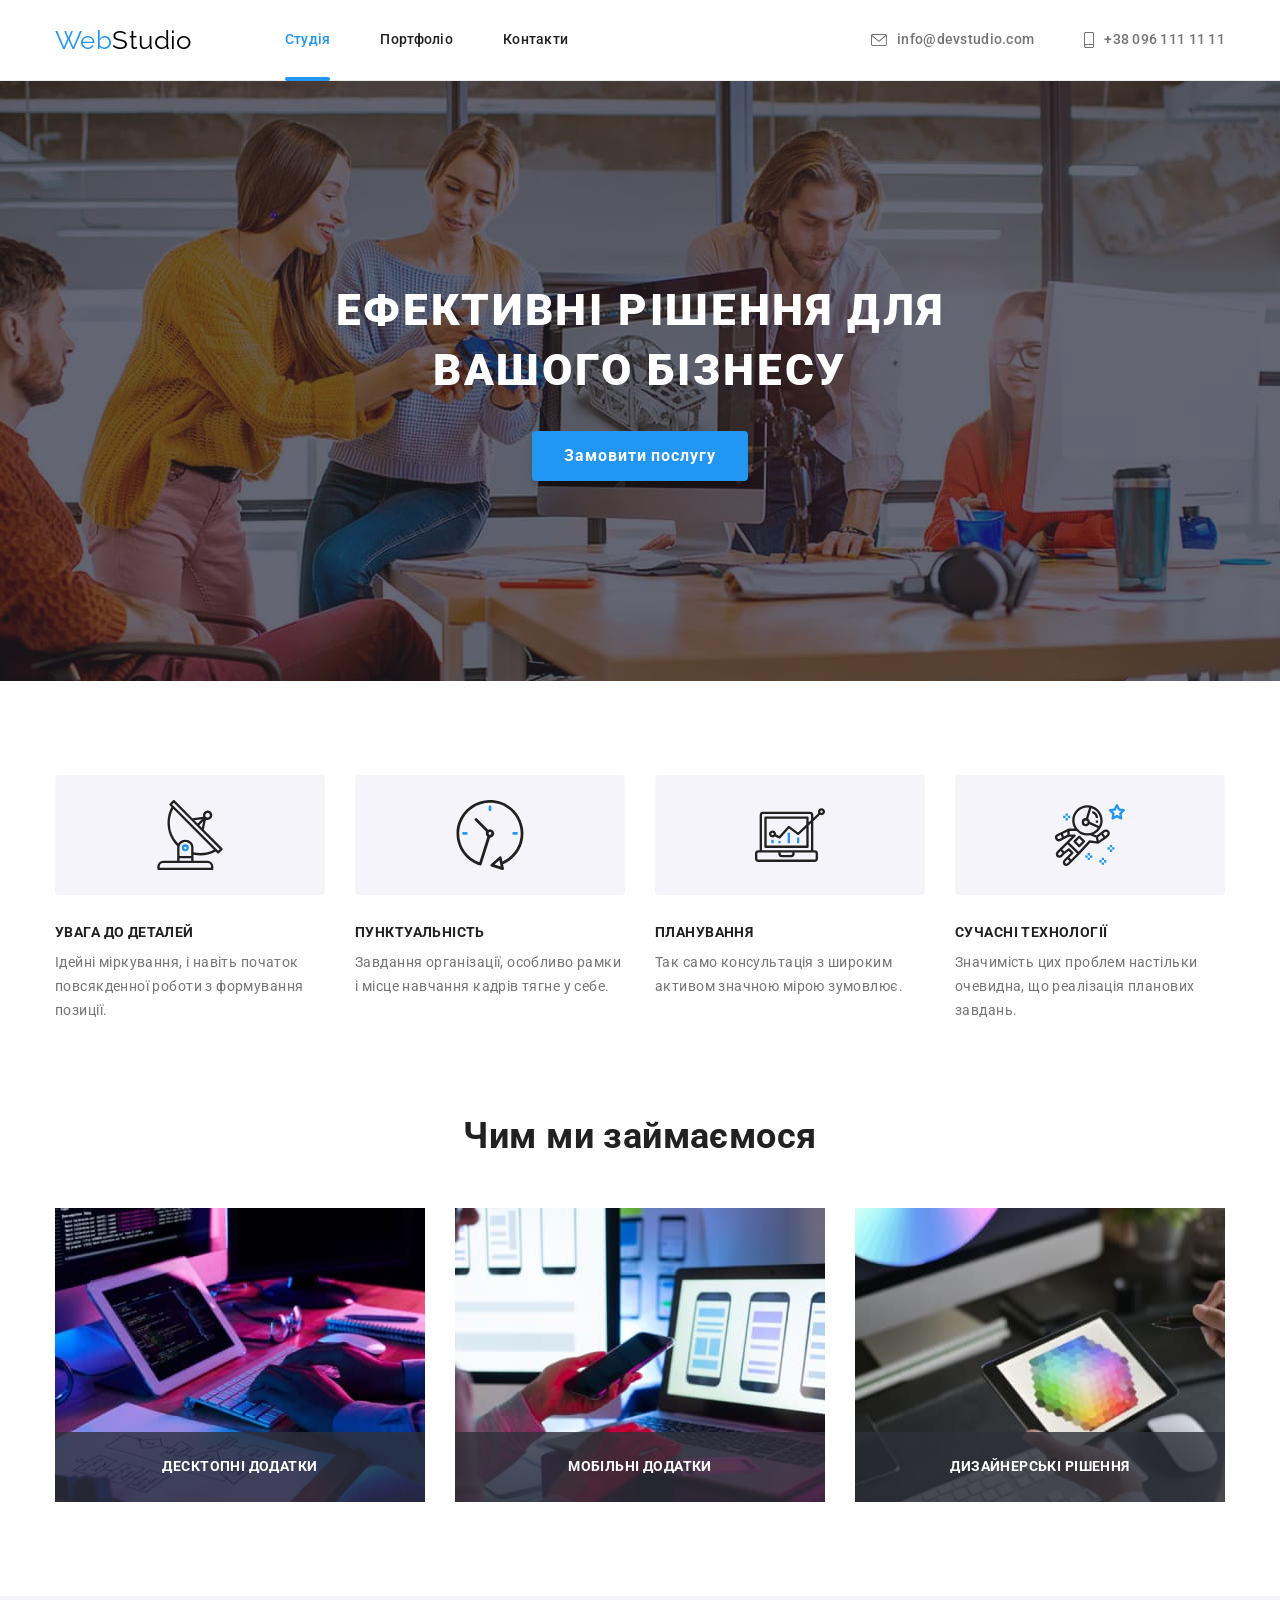
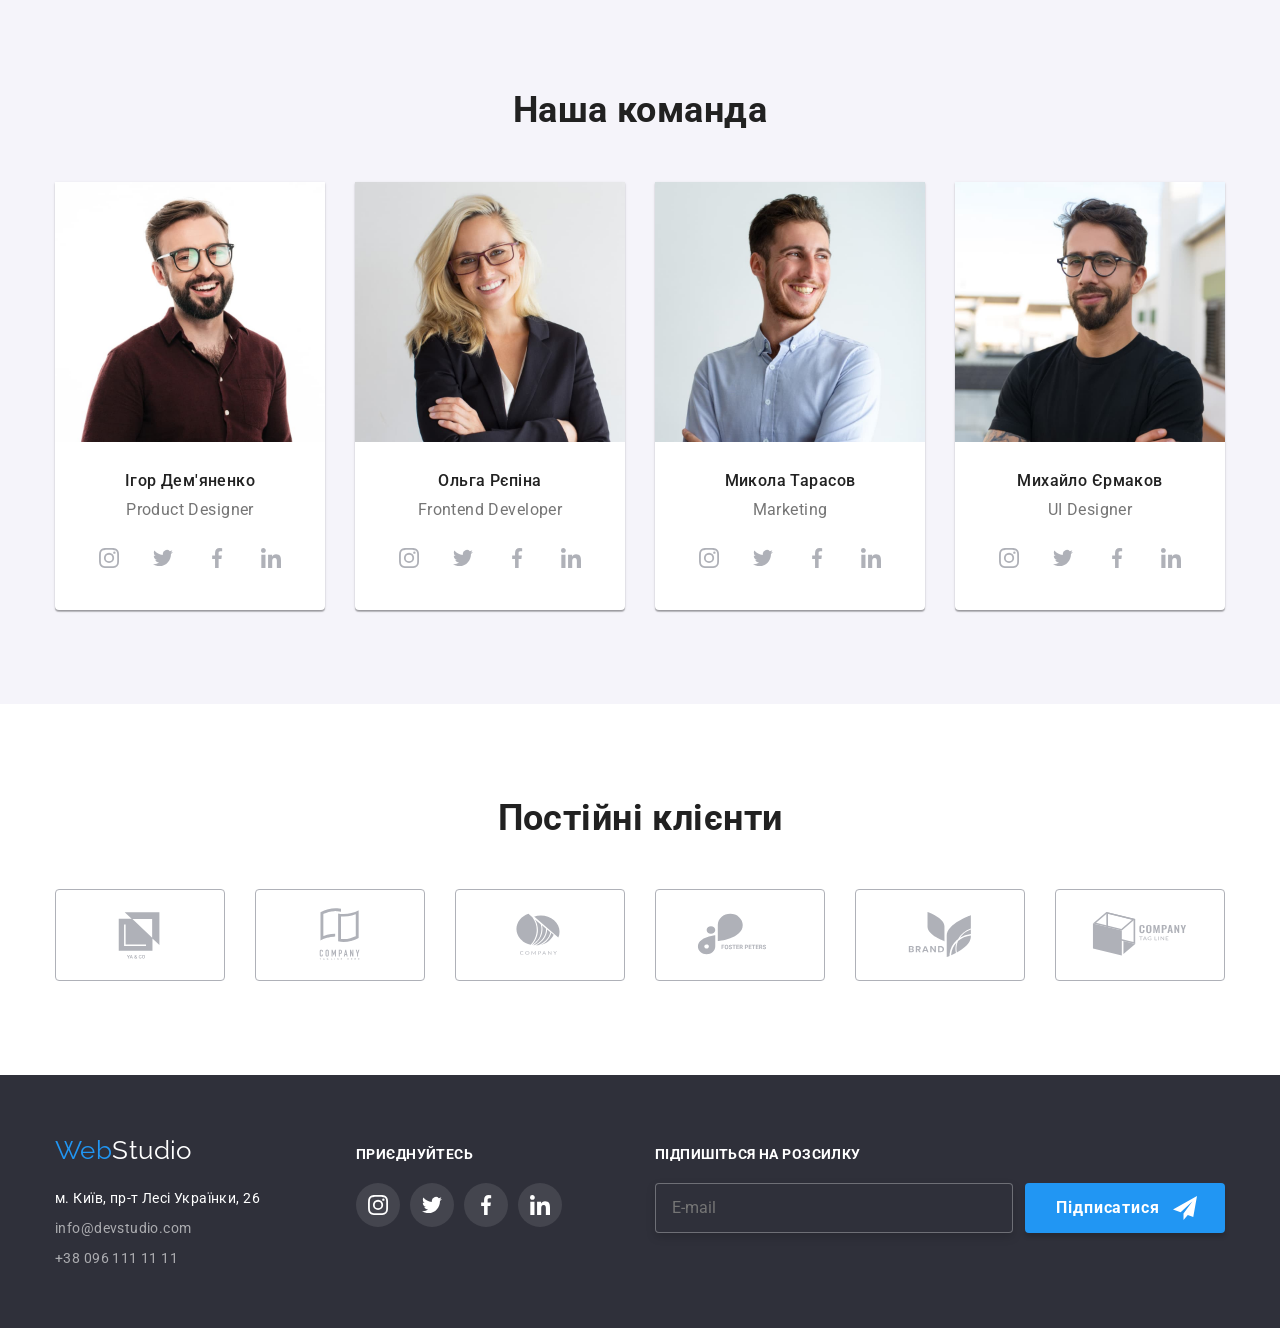
==== commit b39c1b8e: "added correct flex for form in footerr" ====
--- a/index.html
+++ b/index.html
@@ -400,8 +400,7 @@
         <div class="footer-form">
           
           <p class="">Підпишіться на розсилку</p>
-          <div class="form-action">
-            <form action="">
+            <form action="" class="form-action">
               <input type="email" name="email" id="email" placeholder="E-mail">
 
               <button type="submit" class="button footer-button">Підписатися
@@ -410,7 +409,7 @@
                 </svg>
               </button>
             </form>
-          </div>
+
         </div>
       </div>
     </footer>
